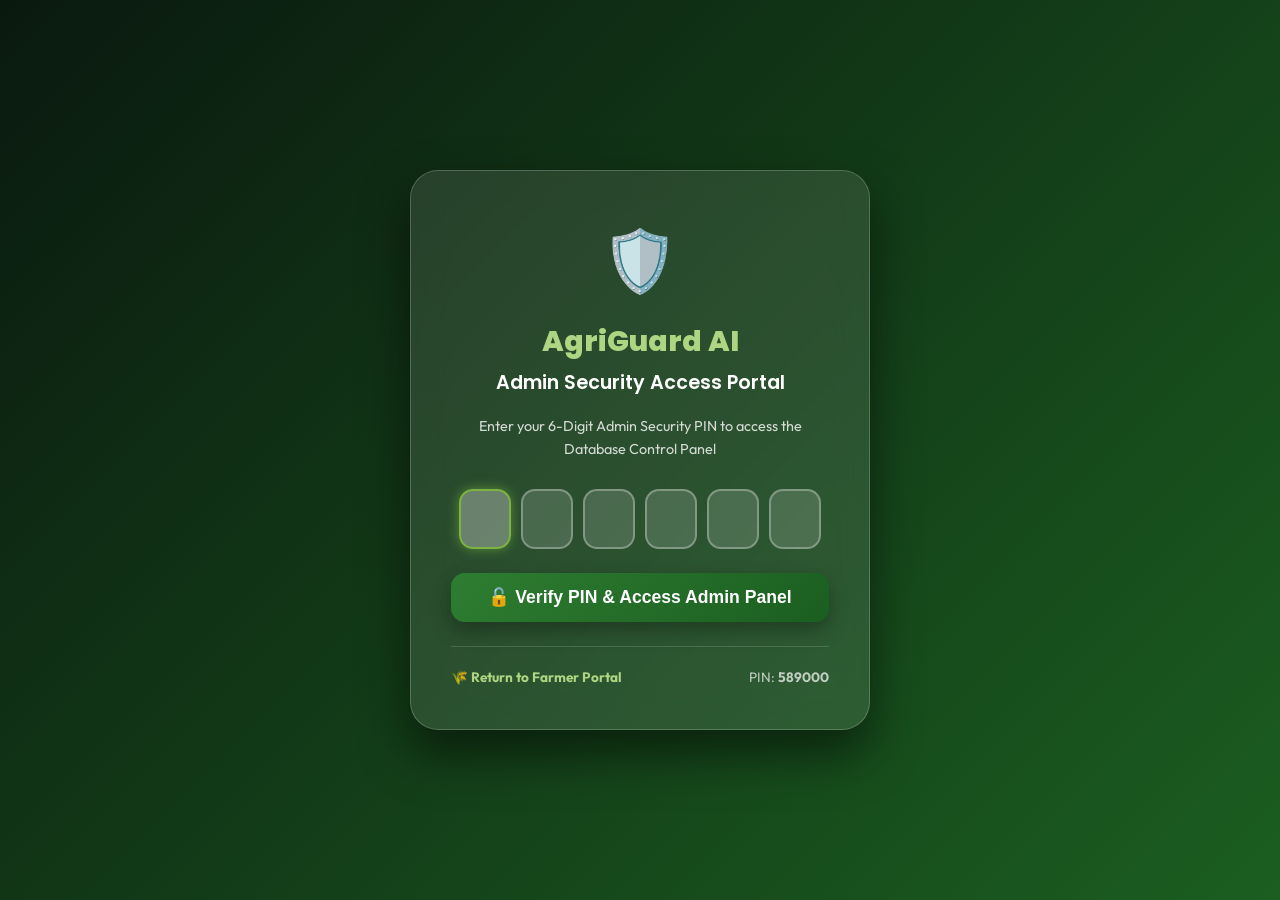
==== templates/admin_portal.html @ 2e7e79be "Initial commit: AgriGuard AI Crop Disease Detection Platform" ====
<!DOCTYPE html>
<html lang="en" data-theme="light">
<head>
    <meta charset="UTF-8">
    <meta name="viewport" content="width=device-width, initial-scale=1.0">
    <title>🛡️ AgriGuard AI — Standalone Admin Security Portal</title>
    <link rel="stylesheet" href="/static/css/styles.css">
    <link rel="preconnect" href="https://fonts.googleapis.com">
    <link rel="preconnect" href="https://fonts.gstatic.com" crossorigin>
    <link href="https://fonts.googleapis.com/css2?family=Outfit:wght@300;400;500;600;700;800&display=swap" rel="stylesheet">
    <style>
        body {
            font-family: 'Outfit', sans-serif;
            background: linear-gradient(135deg, #0a190f, #1b5e20);
            min-height: 100vh;
            display: flex;
            justify-content: center;
            align-items: center;
            margin: 0;
            padding: 20px;
            color: #ffffff;
        }
        .admin-card {
            background: rgba(255, 255, 255, 0.1);
            backdrop-filter: blur(16px);
            border: 1.5px solid rgba(255, 255, 255, 0.2);
            border-radius: 28px;
            padding: 40px;
            width: 100%;
            max-width: 460px;
            box-shadow: 0 24px 48px rgba(0, 0, 0, 0.5);
            text-align: center;
        }
        .pin-box {
            width: 52px;
            height: 60px;
            font-size: 1.8rem;
            font-weight: 800;
            text-align: center;
            border-radius: 14px;
            border: 2px solid rgba(255, 255, 255, 0.3);
            background: rgba(255, 255, 255, 0.15);
            color: #ffffff;
            outline: none;
            transition: all 0.2s;
        }
        .pin-box:focus {
            border-color: #7CB342;
            background: rgba(255, 255, 255, 0.3);
            box-shadow: 0 0 12px rgba(124, 179, 66, 0.6);
        }
        .btn-verify {
            background: linear-gradient(135deg, #2E7D32, #1b5e20);
            color: white;
            border: none;
            padding: 14px;
            width: 100%;
            border-radius: 14px;
            font-size: 1.1rem;
            font-weight: 700;
            cursor: pointer;
            box-shadow: 0 8px 20px rgba(0, 0, 0, 0.3);
            transition: transform 0.2s;
        }
        .btn-verify:hover {
            transform: translateY(-2px);
        }
    </style>
</head>
<body>

    <div class="admin-card">
        <div style="font-size: 3.8rem; margin-bottom: 10px;">🛡️</div>
        <h2 style="margin: 0; font-size: 1.8rem; font-weight: 800; color: #aed581;">AgriGuard AI</h2>
        <h3 style="margin: 4px 0 16px 0; font-size: 1.2rem; font-weight: 600; color: #ffffff;">Admin Security Access Portal</h3>
        <p style="font-size: 0.9rem; color: rgba(255, 255, 255, 0.8); margin-bottom: 28px;">
            Enter your 6-Digit Admin Security PIN to access the Database Control Panel
        </p>

        <!-- 6 PIN Input Boxes -->
        <div style="display: flex; justify-content: center; gap: 10px; margin-bottom: 24px;">
            <input type="password" maxlength="1" class="pin-box" id="pin1" onkeyup="movePinFocus(1, event)" autofocus>
            <input type="password" maxlength="1" class="pin-box" id="pin2" onkeyup="movePinFocus(2, event)">
            <input type="password" maxlength="1" class="pin-box" id="pin3" onkeyup="movePinFocus(3, event)">
            <input type="password" maxlength="1" class="pin-box" id="pin4" onkeyup="movePinFocus(4, event)">
            <input type="password" maxlength="1" class="pin-box" id="pin5" onkeyup="movePinFocus(5, event)">
            <input type="password" maxlength="1" class="pin-box" id="pin6" onkeyup="movePinFocus(6, event)">
        </div>

        <!-- Error Alert -->
        <div id="pinError" style="display: none; color: #ff8a80; background: rgba(255, 138, 128, 0.15); border: 1px solid #ff8a80; padding: 10px 14px; border-radius: 12px; font-size: 0.9rem; font-weight: 700; margin-bottom: 20px;">
            ⚠️ Incorrect 6-Digit Security PIN. Access Denied!
        </div>

        <button onclick="verifyAdminPin()" class="btn-verify">🔓 Verify PIN & Access Admin Panel</button>

        <div style="margin-top: 24px; padding-top: 20px; border-top: 1px solid rgba(255, 255, 255, 0.15); display: flex; justify-content: space-between; font-size: 0.85rem;">
            <a href="/" style="color: #aed581; text-decoration: none; font-weight: 700;">🌾 Return to Farmer Portal</a>
            <span style="color: rgba(255, 255, 255, 0.7);">PIN: <strong>589000</strong></span>
        </div>
    </div>

    <script>
        function movePinFocus(index, event) {
            if (event.key === 'Backspace') {
                if (index > 1) document.getElementById(`pin${index - 1}`).focus();
            } else {
                const cur = document.getElementById(`pin${index}`);
                if (cur && cur.value.length === 1) {
                    if (index < 6) {
                        document.getElementById(`pin${index + 1}`).focus();
                    } else {
                        verifyAdminPin();
                    }
                }
            }
        }

        async function verifyAdminPin() {
            let pin = '';
            for (let i = 1; i <= 6; i++) {
                const box = document.getElementById(`pin${i}`);
                if (box) pin += box.value;
            }

            const err = document.getElementById('pinError');
            try {
                const res = await fetch('/api/v1/auth/verify-admin-pin/', {
                    method: 'POST',
                    headers: { 'Content-Type': 'application/json' },
                    body: JSON.stringify({ pin: pin })
                });
                const data = await res.json();

                if (res.ok && data.valid) {
                    if (err) err.style.display = 'none';
                    window.location.href = '/admin/';
                } else {
                    if (err) {
                        err.textContent = data.error || '⚠️ Incorrect 6-Digit PIN. Security Access Denied!';
                        err.style.display = 'block';
                    }
                }
            } catch(e) {
                if (pin === '589000') {
                    window.location.href = '/admin/';
                } else {
                    if (err) err.style.display = 'block';
                }
            }
        }
    </script>
</body>
</html>
---- static/css/styles.css ----
@import url('https://fonts.googleapis.com/css2?family=Inter:wght@300;400;500;600;700&family=Nunito:wght@400;600;700;800&family=Poppins:wght@400;500;600;700;800&display=swap');

:root {
    --primary: #2E7D32;
    --primary-hover: #1b5e20;
    --primary-light: #e8f5e9;
    --secondary: #81C784;
    --accent: #FFC107;
    --accent-hover: #ffa000;
    --bg-light: #F8FAF5;
    --card-bg-light: rgba(255, 255, 255, 0.85);
    --card-border-light: rgba(255, 255, 255, 0.6);
    --text-dark: #101820;
    --text-muted-light: #4a5568;
    --glass-shadow: 0 8px 32px 0 rgba(46, 125, 50, 0.08);
    --nav-bg: rgba(248, 250, 245, 0.9);
    --input-bg: rgba(255, 255, 255, 0.9);
    --border-color: rgba(46, 125, 50, 0.15);
    --blue-highlight: #0288d1;
    --radius-sm: 8px;
    --radius-md: 16px;
    --radius-lg: 24px;
    --transition-fast: 0.25s ease;
    --transition-smooth: 0.4s cubic-bezier(0.16, 1, 0.3, 1);
}

[data-theme="dark"] {
    --bg-light: #101820;
    --card-bg-light: rgba(24, 35, 46, 0.85);
    --card-border-light: rgba(255, 255, 255, 0.08);
    --text-dark: #f8faf5;
    --text-muted-light: #a0aec0;
    --glass-shadow: 0 8px 32px 0 rgba(0, 0, 0, 0.4);
    --nav-bg: rgba(16, 24, 32, 0.9);
    --input-bg: rgba(28, 41, 54, 0.9);
    --border-color: rgba(255, 255, 255, 0.12);
    --primary-light: rgba(46, 125, 50, 0.2);
}

* {
    box-sizing: border-box;
    margin: 0;
    padding: 0;
}

body {
    font-family: 'Inter', 'Poppins', sans-serif;
    background-color: var(--bg-light);
    background-image: 
        linear-gradient(rgba(248, 250, 245, 0.88), rgba(248, 250, 245, 0.88)),
        url('/static/images/leaf_background.png');
    background-repeat: repeat;
    background-size: 600px auto;
    background-attachment: fixed;
    color: var(--text-dark);
    line-height: 1.6;
    transition: background-color var(--transition-smooth), color var(--transition-smooth);
    overflow-x: hidden;
}

[data-theme="dark"] body {
    background-image: 
        linear-gradient(rgba(16, 24, 32, 0.91), rgba(16, 24, 32, 0.91)),
        url('/static/images/leaf_background.png');
}

h1, h2, h3, h4, h5, h6 {
    font-family: 'Poppins', sans-serif;
    font-weight: 700;
}

/* Glassmorphism Classes */
.glass-card {
    background: var(--card-bg-light);
    backdrop-filter: blur(16px);
    -webkit-backdrop-filter: blur(16px);
    border: 1px solid var(--card-border-light);
    border-radius: var(--radius-md);
    box-shadow: var(--glass-shadow);
    transition: transform var(--transition-fast), box-shadow var(--transition-fast);
}

.glass-card:hover {
    transform: translateY(-4px);
    box-shadow: 0 12px 40px 0 rgba(46, 125, 50, 0.15);
}

.glass-nav {
    position: sticky;
    top: 0;
    z-index: 1000;
    background: var(--nav-bg);
    backdrop-filter: blur(20px);
    -webkit-backdrop-filter: blur(20px);
    border-bottom: 1px solid var(--border-color);
}

/* Container */
.container {
    max-width: 1320px;
    margin: 0 auto;
    padding: 0 24px;
}

/* Header Navbar */
.navbar {
    display: flex;
    align-items: center;
    justify-content: space-between;
    height: 76px;
}

.logo {
    display: flex;
    align-items: center;
    gap: 12px;
    font-family: 'Nunito', sans-serif;
    font-weight: 800;
    font-size: 1.5rem;
    color: var(--primary);
    text-decoration: none;
}

.logo span {
    color: var(--accent);
}

.nav-links {
    display: flex;
    align-items: center;
    gap: 20px;
    list-style: none;
}

.nav-link {
    color: var(--text-dark);
    text-decoration: none;
    font-weight: 500;
    padding: 8px 14px;
    border-radius: var(--radius-sm);
    transition: color var(--transition-fast), background var(--transition-fast);
    cursor: pointer;
}

.nav-link:hover, .nav-link.active {
    color: var(--primary);
    background: var(--primary-light);
}

.nav-actions {
    display: flex;
    align-items: center;
    gap: 14px;
}

/* Buttons */
.btn {
    display: inline-flex;
    align-items: center;
    justify-content: center;
    gap: 8px;
    padding: 12px 24px;
    border-radius: 30px;
    font-weight: 600;
    font-size: 0.95rem;
    cursor: pointer;
    border: none;
    transition: all var(--transition-fast);
    text-decoration: none;
}

.btn-primary {
    background: linear-gradient(135deg, var(--primary) 0%, #1b5e20 100%);
    color: #ffffff;
    box-shadow: 0 4px 15px rgba(46, 125, 50, 0.3);
}

.btn-primary:hover {
    background: linear-gradient(135deg, #388e3c 0%, var(--primary) 100%);
    transform: translateY(-2px);
    box-shadow: 0 6px 20px rgba(46, 125, 50, 0.4);
}

.btn-secondary {
    background: var(--primary-light);
    color: var(--primary);
}

.btn-secondary:hover {
    background: rgba(46, 125, 50, 0.25);
}

.btn-accent {
    background: linear-gradient(135deg, var(--accent) 0%, #ffa000 100%);
    color: #101820;
    box-shadow: 0 4px 15px rgba(255, 193, 7, 0.3);
}

.btn-accent:hover {
    transform: translateY(-2px);
    box-shadow: 0 6px 20px rgba(255, 193, 7, 0.4);
}

.btn-outline {
    background: transparent;
    border: 2px solid var(--primary);
    color: var(--primary);
}

.btn-outline:hover {
    background: var(--primary);
    color: #ffffff;
}

/* Theme & Lang Controls */
.theme-toggle, .lang-select {
    background: var(--card-bg-light);
    border: 1px solid var(--border-color);
    color: var(--text-dark);
    padding: 8px 12px;
    border-radius: 20px;
    cursor: pointer;
    font-weight: 600;
    outline: none;
}

/* Hero Section */
.hero {
    position: relative;
    padding: 80px 0 60px;
    overflow: hidden;
}

.hero-grid {
    display: grid;
    grid-template-columns: 1.1fr 0.9fr;
    gap: 48px;
    align-items: center;
}

.hero-title {
    font-size: 3.2rem;
    line-height: 1.15;
    margin-bottom: 20px;
    background: linear-gradient(135deg, var(--primary) 0%, #1b5e20 50%, var(--accent) 100%);
    -webkit-background-clip: text;
    -webkit-text-fill-color: transparent;
}

.hero-subtitle {
    font-size: 1.15rem;
    color: var(--text-muted-light);
    margin-bottom: 32px;
    max-width: 600px;
}

.hero-cta {
    display: flex;
    gap: 16px;
    flex-wrap: wrap;
}

.hero-visual {
    position: relative;
    display: flex;
    justify-content: center;
    align-items: center;
}

.hero-card-preview {
    position: relative;
    width: 100%;
    max-width: 460px;
    border-radius: var(--radius-lg);
    padding: 24px;
    overflow: hidden;
}

.animated-leaf {
    position: absolute;
    font-size: 2.5rem;
    animation: float 4s ease-in-out infinite;
    z-index: 1;
}

.leaf-1 { top: -10px; right: 20px; animation-delay: 0s; }
.leaf-2 { bottom: 10px; left: -10px; animation-delay: 1.5s; }
.leaf-3 { top: 40%; right: -20px; animation-delay: 2.5s; }

@keyframes float {
    0%, 100% { transform: translateY(0) rotate(0deg); }
    50% { transform: translateY(-15px) rotate(12deg); }
}

/* Stats Section */
.stats-section {
    padding: 40px 0;
}

.stats-grid {
    display: grid;
    grid-template-columns: repeat(auto-fit, minmax(220px, 1fr));
    gap: 24px;
}

.stat-card {
    text-align: center;
    padding: 28px 20px;
}

.stat-number {
    font-size: 2.5rem;
    font-weight: 800;
    color: var(--primary);
    margin-bottom: 4px;
}

.stat-label {
    color: var(--text-muted-light);
    font-weight: 600;
    font-size: 0.95rem;
}

/* Section Title */
.section-header {
    text-align: center;
    max-width: 700px;
    margin: 0 auto 48px;
}

.section-tag {
    display: inline-block;
    padding: 6px 16px;
    background: var(--primary-light);
    color: var(--primary);
    border-radius: 20px;
    font-weight: 700;
    font-size: 0.85rem;
    text-transform: uppercase;
    letter-spacing: 1px;
    margin-bottom: 12px;
}

.section-title {
    font-size: 2.2rem;
    margin-bottom: 14px;
}

.section-desc {
    color: var(--text-muted-light);
    font-size: 1.05rem;
}

/* Features Grid */
.features-grid {
    display: grid;
    grid-template-columns: repeat(auto-fill, minmax(280px, 1fr));
    gap: 28px;
}

.feature-card {
    padding: 32px 24px;
    display: flex;
    flex-direction: column;
    gap: 16px;
}

.feature-icon {
    width: 60px;
    height: 60px;
    border-radius: 16px;
    background: var(--primary-light);
    color: var(--primary);
    display: flex;
    align-items: center;
    justify-content: center;
    font-size: 1.8rem;
}

.feature-title {
    font-size: 1.25rem;
}

.feature-desc {
    color: var(--text-muted-light);
    font-size: 0.95rem;
}

/* How It Works Flow */
.process-flow {
    display: grid;
    grid-template-columns: repeat(auto-fit, minmax(200px, 1fr));
    gap: 24px;
    position: relative;
}

.process-step {
    text-align: center;
    padding: 28px 20px;
    position: relative;
}

.step-badge {
    width: 42px;
    height: 42px;
    border-radius: 50%;
    background: var(--primary);
    color: white;
    font-weight: 800;
    display: flex;
    align-items: center;
    justify-content: center;
    margin: 0 auto 16px;
}

/* Main Dashboard Views */
.tab-content {
    display: none;
    padding: 40px 0;
}

.tab-content.active {
    display: block;
    animation: fadeIn var(--transition-fast);
}

@keyframes fadeIn {
    from { opacity: 0; transform: translateY(10px); }
    to { opacity: 1; transform: translateY(0); }
}

/* AI Scanner Studio */
.scanner-container {
    display: grid;
    grid-template-columns: 1fr 1.2fr;
    gap: 36px;
}

.dropzone {
    border: 2px dashed var(--secondary);
    border-radius: var(--radius-md);
    padding: 40px 20px;
    text-align: center;
    cursor: pointer;
    background: var(--primary-light);
    transition: all var(--transition-fast);
}

.dropzone:hover, .dropzone.dragover {
    border-color: var(--primary);
    background: rgba(46, 125, 50, 0.15);
}

.preview-box img {
    max-width: 100%;
    max-height: 280px;
    border-radius: var(--radius-sm);
    object-fit: cover;
    margin-top: 16px;
}

/* Diagnostic Result Badge */
.result-header {
    display: flex;
    align-items: center;
    justify-content: space-between;
    margin-bottom: 20px;
    padding-bottom: 16px;
    border-bottom: 1px solid var(--border-color);
}

.severity-pill {
    padding: 6px 14px;
    border-radius: 20px;
    font-weight: 700;
    font-size: 0.85rem;
}

.severity-HIGH, .severity-CRITICAL { background: #ffebee; color: #c62828; }
.severity-MEDIUM { background: #fff8e1; color: #f57f17; }
.severity-LOW { background: #e8f5e9; color: #2e7d32; }

/* Dashboard Widgets */
.dashboard-grid {
    display: grid;
    grid-template-columns: repeat(12, 1fr);
    gap: 24px;
}

.col-12 { grid-column: span 12; }
.col-8 { grid-column: span 8; }
.col-6 { grid-column: span 6; }
.col-4 { grid-column: span 4; }

@media (max-width: 992px) {
    .col-8, .col-6, .col-4 { grid-column: span 12; }
    .hero-grid, .scanner-container { grid-template-columns: 1fr; }
    .hero-title { font-size: 2.3rem; }
}

/* Form Controls */
.form-group {
    margin-bottom: 18px;
}

.form-label {
    display: block;
    margin-bottom: 8px;
    font-weight: 600;
    font-size: 0.9rem;
}

.form-control {
    width: 100%;
    padding: 12px 16px;
    border-radius: var(--radius-sm);
    border: 1px solid var(--border-color);
    background: var(--input-bg);
    color: var(--text-dark);
    outline: none;
    font-size: 0.95rem;
}

.form-control:focus {
    border-color: var(--primary);
}

/* Chatbot Drawer Floating Button */
.chatbot-fab {
    position: fixed;
    bottom: 28px;
    right: 28px;
    width: 64px;
    height: 64px;
    border-radius: 50%;
    background: var(--primary);
    color: white;
    display: flex;
    align-items: center;
    justify-content: center;
    font-size: 1.8rem;
    box-shadow: 0 8px 24px rgba(46, 125, 50, 0.4);
    cursor: pointer;
    z-index: 10000;
    transition: transform var(--transition-fast);
}

.chatbot-fab:hover {
    transform: scale(1.1);
}

/* Scan FAB (+) Button */
.scan-fab-main {
    width: 60px;
    height: 60px;
    border-radius: 50%;
    background: linear-gradient(135deg, #FF6F00, #FFA000);
    color: white;
    display: flex;
    align-items: center;
    justify-content: center;
    font-size: 2rem;
    font-weight: 700;
    box-shadow: 0 6px 24px rgba(255, 111, 0, 0.45);
    cursor: pointer;
    transition: transform var(--transition-fast), box-shadow var(--transition-fast), background 0.3s ease;
    user-select: none;
}

.scan-fab-main:hover {
    transform: scale(1.12);
    box-shadow: 0 8px 30px rgba(255, 111, 0, 0.55);
}

.scan-fab-main.open {
    background: linear-gradient(135deg, #d32f2f, #e53935);
    box-shadow: 0 6px 24px rgba(211, 47, 47, 0.45);
}

.scan-fab-main.open span {
    display: inline-block;
    transform: rotate(45deg);
    transition: transform 0.3s ease;
}

.scan-fab-main span {
    transition: transform 0.3s ease;
}

/* Scan FAB Expanded Option Rows */
.scan-fab-option {
    display: flex;
    align-items: center;
    gap: 10px;
    cursor: pointer;
    animation: scanFabSlideUp 0.35s ease forwards;
}

.scan-fab-option-label {
    background: var(--card-bg-light);
    color: var(--text-dark);
    padding: 8px 16px;
    border-radius: 20px;
    font-size: 0.88rem;
    font-weight: 600;
    box-shadow: 0 3px 12px rgba(0, 0, 0, 0.12);
    white-space: nowrap;
    border: 1px solid var(--border-color);
    backdrop-filter: blur(8px);
    transition: background 0.2s, transform 0.2s;
}

.scan-fab-option:hover .scan-fab-option-label {
    background: var(--primary-light);
    transform: translateX(-4px);
}

.scan-fab-option-icon {
    width: 46px;
    height: 46px;
    border-radius: 50%;
    background: var(--primary);
    color: white;
    display: flex;
    align-items: center;
    justify-content: center;
    font-size: 1.25rem;
    box-shadow: 0 4px 16px rgba(46, 125, 50, 0.35);
    transition: transform 0.2s ease;
}

.scan-fab-option:hover .scan-fab-option-icon {
    transform: scale(1.08);
}

@keyframes scanFabSlideUp {
    from { opacity: 0; transform: translateY(16px) scale(0.85); }
    to   { opacity: 1; transform: translateY(0) scale(1); }
}

/* Scan FAB overlay backdrop */
.scan-fab-backdrop {
    position: fixed;
    inset: 0;
    background: rgba(0, 0, 0, 0.25);
    z-index: 9999;
    backdrop-filter: blur(2px);
    animation: fadeIn 0.2s ease;
}

@keyframes fadeIn {
    from { opacity: 0; }
    to   { opacity: 1; }
}


/* Footer */
.footer {
    background: #0b1219;
    color: #e0e6ed;
    padding: 60px 0 30px;
    margin-top: 80px;
    border-top: 1px solid rgba(255, 255, 255, 0.08);
}

.footer-grid {
    display: grid;
    grid-template-columns: 2fr repeat(3, 1fr);
    gap: 40px;
    margin-bottom: 40px;
}

.footer-logo {
    color: white;
    font-size: 1.6rem;
    font-family: 'Nunito', sans-serif;
    font-weight: 800;
    margin-bottom: 16px;
}

.footer-logo span { color: var(--accent); }

.footer-title {
    color: white;
    font-size: 1.1rem;
    margin-bottom: 18px;
}

.footer-links {
    list-style: none;
}

.footer-links li {
    margin-bottom: 10px;
}

.footer-links a {
    color: #a0aec0;
    text-decoration: none;
    transition: color var(--transition-fast);
}

.footer-links a:hover {
    color: var(--secondary);
}

.footer-bottom {
    text-align: center;
    padding-top: 24px;
    border-top: 1px solid rgba(255, 255, 255, 0.08);
    font-size: 0.9rem;
    color: #718096;
}

/* --- Diagnostic Report Disease Severity Themes --- */
/* Level 1: Lightish Green (No Disease / Healthy) */
.report-theme-healthy {
    background: linear-gradient(135deg, rgba(232, 245, 233, 0.96), rgba(200, 230, 201, 0.65)) !important;
    border: 2.5px solid #2E7D32 !important;
    box-shadow: 0 12px 40px rgba(46, 125, 50, 0.25) !important;
}

.report-header-healthy {
    background: linear-gradient(135deg, #2E7D32, #1B5E20) !important;
    color: #ffffff !important;
    border-left: 6px solid #81C784 !important;
}

.report-stat-healthy {
    background: rgba(255, 255, 255, 0.88) !important;
    border: 1px solid rgba(46, 125, 50, 0.3) !important;
}

.report-text-healthy {
    color: #1B5E20 !important;
}

.report-badge-healthy {
    background: #E8F5E9 !important;
    color: #1B5E20 !important;
    border: 1.5px solid #2E7D32 !important;
}

/* Level 2: Lightish Orange (Slight / Entry Level Disease) */
.report-theme-slight {
    background: linear-gradient(135deg, rgba(255, 243, 224, 0.96), rgba(255, 224, 178, 0.7)) !important;
    border: 2.5px solid #F57C00 !important;
    box-shadow: 0 12px 40px rgba(245, 124, 0, 0.28) !important;
}

.report-header-slight {
    background: linear-gradient(135deg, #F57C00, #E65100) !important;
    color: #ffffff !important;
    border-left: 6px solid #FFB74D !important;
}

.report-stat-slight {
    background: rgba(255, 255, 255, 0.88) !important;
    border: 1px solid rgba(245, 124, 0, 0.3) !important;
}

.report-text-slight {
    color: #E65100 !important;
}

.report-badge-slight {
    background: #FFF3E0 !important;
    color: #E65100 !important;
    border: 1.5px solid #F57C00 !important;
}

/* Level 3: Brownish Red (High / Rapidly Spreading Type) */
.report-theme-high {
    background: linear-gradient(135deg, rgba(251, 233, 231, 0.97), rgba(239, 213, 209, 0.78)) !important;
    border: 2.5px solid #8D2B2B !important;
    box-shadow: 0 12px 40px rgba(141, 43, 43, 0.35) !important;
}

.report-header-high {
    background: linear-gradient(135deg, #8D2B2B, #4A1212) !important;
    color: #ffffff !important;
    border-left: 6px solid #FF8A80 !important;
}

.report-stat-high {
    background: rgba(255, 255, 255, 0.9) !important;
    border: 1px solid rgba(141, 43, 43, 0.35) !important;
}

.report-text-high {
    color: #5D1010 !important;
}

.report-badge-high {
    background: #FBE9E7 !important;
    color: #8D2B2B !important;
    border: 1.5px solid #8D2B2B !important;
}

/* Severity Indicator Meter Bar */
.severity-meter-bg {
    width: 100%;
    height: 12px;
    border-radius: 6px;
    background: rgba(0, 0, 0, 0.08);
    overflow: hidden;
    margin: 8px 0 14px 0;
}

.severity-meter-fill {
    height: 100%;
    border-radius: 6px;
    transition: width 1s ease-in-out;
}

/* --- Mobile Bottom Navigation Bar --- */
.mobile-bottom-nav {
    display: none;
    position: fixed;
    bottom: 0;
    left: 0;
    right: 0;
    height: 64px;
    background: var(--nav-bg);
    backdrop-filter: blur(20px);
    -webkit-backdrop-filter: blur(20px);
    border-top: 1px solid var(--border-color);
    z-index: 9998;
    justify-content: space-around;
    align-items: center;
    box-shadow: 0 -4px 20px rgba(0, 0, 0, 0.1);
}

.mobile-nav-item {
    display: flex;
    flex-direction: column;
    align-items: center;
    justify-content: center;
    color: var(--text-muted-light);
    text-decoration: none;
    font-size: 0.72rem;
    font-weight: 600;
    gap: 3px;
    padding: 6px 10px;
    cursor: pointer;
    transition: color 0.2s ease, transform 0.15s ease;
    user-select: none;
    -webkit-tap-highlight-color: transparent;
}

.mobile-nav-item .mobile-nav-icon {
    font-size: 1.35rem;
}

.mobile-nav-item.active {
    color: var(--primary);
    font-weight: 800;
    transform: translateY(-2px);
}

/* --- 3D Overlaying Card Transition Stack Styling --- */
.card-stack-wrapper {
    position: relative;
    width: 100%;
    max-width: 380px;
    margin: 0 auto;
    perspective: 1000px;
}

.card-stack {
    position: relative;
    height: 290px;
    width: 100%;
}

.stack-card {
    position: absolute;
    top: 0;
    left: 0;
    width: 100%;
    height: 100%;
    padding: 18px;
    border-radius: 20px;
    background: var(--card-bg-light);
    border: 2px solid var(--primary);
    backdrop-filter: blur(16px);
    -webkit-backdrop-filter: blur(16px);
    box-shadow: 0 16px 40px rgba(0, 0, 0, 0.12);
    transition: transform 0.45s cubic-bezier(0.25, 0.8, 0.25, 1), 
                opacity 0.45s cubic-bezier(0.25, 0.8, 0.25, 1), 
                box-shadow 0.45s ease,
                z-index 0.45s ease;
    transform-origin: center center;
    user-select: none;
}

/* Stacked Overlapping Layers (Centered overlay, slight scale and micro-offset) */
.stack-card.pos-0 {
    transform: translate3d(0, 0, 0) scale(1) rotate(0deg);
    z-index: 10;
    opacity: 1;
    box-shadow: 0 20px 45px rgba(46, 125, 50, 0.25);
    pointer-events: auto;
}

.stack-card.pos-1 {
    transform: translate3d(0, -6px, -15px) scale(0.95) rotate(-3deg);
    z-index: 9;
    opacity: 0.92;
    box-shadow: 0 14px 30px rgba(0, 0, 0, 0.1);
    pointer-events: none;
}

.stack-card.pos-2 {
    transform: translate3d(0, -12px, -30px) scale(0.90) rotate(3deg);
    z-index: 8;
    opacity: 0.78;
    box-shadow: 0 10px 24px rgba(0, 0, 0, 0.08);
    pointer-events: none;
}

.stack-card.pos-3 {
    transform: translate3d(0, -18px, -45px) scale(0.85) rotate(-2deg);
    z-index: 7;
    opacity: 0.6;
    box-shadow: 0 6px 18px rgba(0, 0, 0, 0.05);
    pointer-events: none;
}

.stack-card.pos-hidden {
    transform: translate3d(0, -24px, -60px) scale(0.8) rotate(0deg);
    z-index: 1;
    opacity: 0;
    pointer-events: none;
}

/* Card Transition / Swipe Animations */
.stack-card.shuffling-next {
    transform: translate3d(130%, -15px, 0) rotate(22deg) scale(0.92) !important;
    opacity: 0 !important;
    z-index: 25 !important;
    transition: all 0.4s cubic-bezier(0.2, 0.8, 0.3, 1) !important;
}

.stack-card.shuffling-prev {
    transform: translate3d(-130%, -15px, 0) rotate(-22deg) scale(0.92) !important;
    opacity: 0 !important;
    z-index: 25 !important;
    transition: all 0.4s cubic-bezier(0.2, 0.8, 0.3, 1) !important;
}

.stack-card-inner {
    background: var(--primary-light);
    padding: 16px;
    border-radius: 12px;
    text-align: center;
    height: 100%;
    display: flex;
    flex-direction: column;
    align-items: center;
    justify-content: center;
}

.crop-badge {
    font-size: 0.85rem;
    font-weight: 700;
    color: var(--primary);
    background: rgba(46, 125, 50, 0.12);
    padding: 4px 12px;
    border-radius: 20px;
    margin-bottom: 6px;
}

.crop-emoji {
    font-size: 2.8rem;
    line-height: 1;
}

.crop-title {
    margin-top: 4px;
    color: var(--primary);
    font-size: 1.05rem;
}

.crop-desc {
    font-size: 0.8rem;
    color: var(--text-muted-light);
    margin: 2px 0 8px 0;
}

.stack-btn {
    width: 100%;
    padding: 8px 12px;
    font-weight: 700;
    font-size: 0.85rem;
}

.slider-arrow-btn {
    background: var(--primary-light);
    color: var(--primary);
    border: 1px solid var(--border-color);
    width: 32px;
    height: 32px;
    border-radius: 50%;
    display: flex;
    align-items: center;
    justify-content: center;
    cursor: pointer;
    font-weight: 800;
    font-size: 0.9rem;
    transition: all 0.2s ease;
}

.slider-arrow-btn:hover {
    background: var(--primary);
    color: #ffffff;
    transform: scale(1.1);
}

.slider-dots {
    display: flex;
    gap: 6px;
    align-items: center;
}

.slider-dots .dot {
    width: 8px;
    height: 8px;
    border-radius: 50%;
    background: var(--border-color);
    cursor: pointer;
    transition: all 0.3s ease;
}

.slider-dots .dot.active {
    background: var(--primary);
    width: 18px;
    border-radius: 10px;
}

/* --- Responsive Media Queries for Mobile & Tablet --- */
@media screen and (max-width: 992px) {
    .container {
        padding: 0 16px;
    }
    
    .navbar {
        height: auto;
        padding: 10px 0;
        flex-wrap: wrap;
        gap: 10px;
    }
    
    .logo {
        font-size: 1.3rem;
    }
    
    .nav-links {
        display: flex !important;
        overflow-x: auto !important;
        white-space: nowrap !important;
        width: 100% !important;
        padding: 6px 0 !important;
        gap: 8px !important;
        -webkit-overflow-scrolling: touch;
        scrollbar-width: none;
    }
    
    .nav-links::-webkit-scrollbar {
        display: none;
    }

    .nav-link {
        padding: 6px 12px;
        font-size: 0.88rem;
        background: var(--primary-light);
        border-radius: 20px;
        flex-shrink: 0;
    }

    .nav-actions {
        gap: 8px;
    }

    .lang-select {
        padding: 6px 8px;
        font-size: 0.8rem;
    }
}

@media screen and (max-width: 768px) {
    body {
        padding-bottom: 74px; /* Clearance for mobile bottom navigation bar */
    }

    .mobile-bottom-nav {
        display: flex;
    }

    /* Prevent automatic iOS/Android input zoom on tap */
    input, select, textarea, button {
        font-size: 16px !important;
    }

    /* Stack multi-column desktop grids on mobile */
    .scanner-grid,
    .dashboard-grid,
    .weather-grid,
    .schemes-grid,
    .market-grid,
    .soil-grid,
    .footer-grid,
    .expert-grid,
    .map-grid {
        grid-template-columns: 1fr !important;
        gap: 16px !important;
    }

    /* Adjust FAB floating buttons above mobile bottom bar */
    .chatbot-fab {
        bottom: 78px !important;
        right: 16px !important;
        width: 54px !important;
        height: 54px !important;
        font-size: 1.6rem !important;
        box-shadow: 0 6px 20px rgba(46, 125, 50, 0.45) !important;
    }

    #scanFabContainer {
        bottom: 142px !important;
        right: 16px !important;
    }

    .scan-fab-main {
        width: 52px !important;
        height: 52px !important;
        font-size: 1.7rem !important;
    }

    #chatbotModal {
        width: calc(100vw - 24px) !important;
        right: 12px !important;
        left: 12px !important;
        bottom: 75px !important;
        height: 72vh !important;
        max-height: 560px !important;
        border-radius: 16px !important;
    }

    /* Diagnostic report styling adjustments for small screens */
    .report-theme-healthy,
    .report-theme-slight,
    .report-theme-high {
        padding: 18px 14px !important;
        border-radius: 16px !important;
    }

    .report-header-healthy,
    .report-header-slight,
    .report-header-high {
        padding: 14px !important;
        border-radius: 12px !important;
    }

    .report-header-healthy h2,
    .report-header-slight h2,
    .report-header-high h2 {
        font-size: 1.35rem !important;
    }

    /* Full-screen auth modal on mobile */
    #authModal .glass-card {
        width: 94% !important;
        padding: 22px 16px !important;
        border-radius: 16px !important;
        max-height: 92vh !important;
        overflow-y: auto !important;
    }

    /* Live Camera Modal */
    #cameraModal .glass-card {
        padding: 16px !important;
        width: 96% !important;
    }

    #cameraVideo {
        height: 240px !important;
    }

    /* Upload Dropzone padding */
    .upload-dropzone {
        padding: 24px 14px !important;
        min-height: 180px !important;
    }

    /* Hero section text */
    .hero-title {
        font-size: 1.8rem !important;
    }

    .hero-subtitle {
        font-size: 0.95rem !important;
    }
}

@media screen and (max-width: 480px) {
    .container {
        padding: 0 12px;
    }

    .btn {
        padding: 10px 14px;
        font-size: 0.88rem;
    }

    .mobile-nav-item {
        font-size: 0.68rem;
        padding: 4px 2px;
    }
}
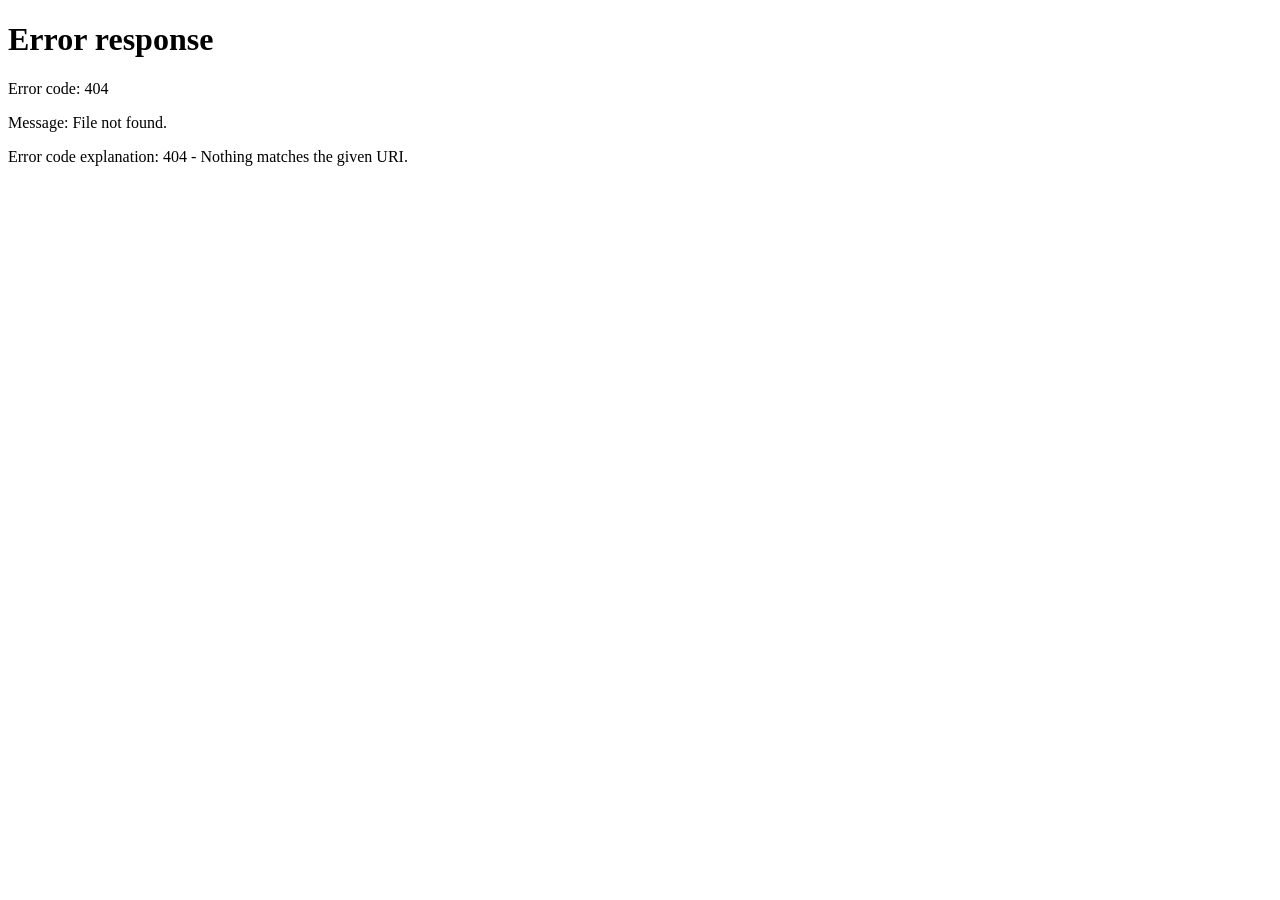
==== commit 8a1141b8: "Remove admin PIN, direct admin portal redirect, and set custom website profile/PWA icons" ====
--- a/templates/admin_portal.html
+++ b/templates/admin_portal.html
@@ -3,8 +3,11 @@
 <head>
     <meta charset="UTF-8">
     <meta name="viewport" content="width=device-width, initial-scale=1.0">
-    <title>🛡️ AgriGuard AI — Standalone Admin Security Portal</title>
+    <title>🛡️ AgriGuard AI — Admin Portal Access</title>
     <link rel="stylesheet" href="/static/css/styles.css">
+    <link rel="icon" type="image/x-icon" href="/static/favicon.ico">
+    <link rel="icon" type="image/png" sizes="192x192" href="/static/images/icon-192.png">
+    <link rel="apple-touch-icon" sizes="180x180" href="/static/images/icon-192.png">
     <link rel="preconnect" href="https://fonts.googleapis.com">
     <link rel="preconnect" href="https://fonts.gstatic.com" crossorigin>
     <link href="https://fonts.googleapis.com/css2?family=Outfit:wght@300;400;500;600;700;800&display=swap" rel="stylesheet">
@@ -31,24 +34,6 @@
             box-shadow: 0 24px 48px rgba(0, 0, 0, 0.5);
             text-align: center;
         }
-        .pin-box {
-            width: 52px;
-            height: 60px;
-            font-size: 1.8rem;
-            font-weight: 800;
-            text-align: center;
-            border-radius: 14px;
-            border: 2px solid rgba(255, 255, 255, 0.3);
-            background: rgba(255, 255, 255, 0.15);
-            color: #ffffff;
-            outline: none;
-            transition: all 0.2s;
-        }
-        .pin-box:focus {
-            border-color: #7CB342;
-            background: rgba(255, 255, 255, 0.3);
-            box-shadow: 0 0 12px rgba(124, 179, 66, 0.6);
-        }
         .btn-verify {
             background: linear-gradient(135deg, #2E7D32, #1b5e20);
             color: white;
@@ -61,6 +46,8 @@
             cursor: pointer;
             box-shadow: 0 8px 20px rgba(0, 0, 0, 0.3);
             transition: transform 0.2s;
+            text-decoration: none;
+            display: inline-block;
         }
         .btn-verify:hover {
             transform: translateY(-2px);
@@ -72,83 +59,21 @@
     <div class="admin-card">
         <div style="font-size: 3.8rem; margin-bottom: 10px;">🛡️</div>
         <h2 style="margin: 0; font-size: 1.8rem; font-weight: 800; color: #aed581;">AgriGuard AI</h2>
-        <h3 style="margin: 4px 0 16px 0; font-size: 1.2rem; font-weight: 600; color: #ffffff;">Admin Security Access Portal</h3>
-        <p style="font-size: 0.9rem; color: rgba(255, 255, 255, 0.8); margin-bottom: 28px;">
-            Enter your 6-Digit Admin Security PIN to access the Database Control Panel
+        <h3 style="margin: 4px 0 16px 0; font-size: 1.2rem; font-weight: 600; color: #ffffff;">Admin Control Panel</h3>
+        <p style="font-size: 0.95rem; color: rgba(255, 255, 255, 0.85); margin-bottom: 28px;">
+            Direct admin access enabled. Redirecting to Admin Control Panel...
         </p>
 
-        <!-- 6 PIN Input Boxes -->
-        <div style="display: flex; justify-content: center; gap: 10px; margin-bottom: 24px;">
-            <input type="password" maxlength="1" class="pin-box" id="pin1" onkeyup="movePinFocus(1, event)" autofocus>
-            <input type="password" maxlength="1" class="pin-box" id="pin2" onkeyup="movePinFocus(2, event)">
-            <input type="password" maxlength="1" class="pin-box" id="pin3" onkeyup="movePinFocus(3, event)">
-            <input type="password" maxlength="1" class="pin-box" id="pin4" onkeyup="movePinFocus(4, event)">
-            <input type="password" maxlength="1" class="pin-box" id="pin5" onkeyup="movePinFocus(5, event)">
-            <input type="password" maxlength="1" class="pin-box" id="pin6" onkeyup="movePinFocus(6, event)">
-        </div>
+        <a href="/admin/" class="btn-verify">🔓 Enter Admin Control Panel</a>
 
-        <!-- Error Alert -->
-        <div id="pinError" style="display: none; color: #ff8a80; background: rgba(255, 138, 128, 0.15); border: 1px solid #ff8a80; padding: 10px 14px; border-radius: 12px; font-size: 0.9rem; font-weight: 700; margin-bottom: 20px;">
-            ⚠️ Incorrect 6-Digit Security PIN. Access Denied!
-        </div>
-
-        <button onclick="verifyAdminPin()" class="btn-verify">🔓 Verify PIN & Access Admin Panel</button>
-
-        <div style="margin-top: 24px; padding-top: 20px; border-top: 1px solid rgba(255, 255, 255, 0.15); display: flex; justify-content: space-between; font-size: 0.85rem;">
+        <div style="margin-top: 24px; padding-top: 20px; border-top: 1px solid rgba(255, 255, 255, 0.15); text-align: center; font-size: 0.85rem;">
             <a href="/" style="color: #aed581; text-decoration: none; font-weight: 700;">🌾 Return to Farmer Portal</a>
-            <span style="color: rgba(255, 255, 255, 0.7);">PIN: <strong>589000</strong></span>
         </div>
     </div>
 
     <script>
-        function movePinFocus(index, event) {
-            if (event.key === 'Backspace') {
-                if (index > 1) document.getElementById(`pin${index - 1}`).focus();
-            } else {
-                const cur = document.getElementById(`pin${index}`);
-                if (cur && cur.value.length === 1) {
-                    if (index < 6) {
-                        document.getElementById(`pin${index + 1}`).focus();
-                    } else {
-                        verifyAdminPin();
-                    }
-                }
-            }
-        }
-
-        async function verifyAdminPin() {
-            let pin = '';
-            for (let i = 1; i <= 6; i++) {
-                const box = document.getElementById(`pin${i}`);
-                if (box) pin += box.value;
-            }
-
-            const err = document.getElementById('pinError');
-            try {
-                const res = await fetch('/api/v1/auth/verify-admin-pin/', {
-                    method: 'POST',
-                    headers: { 'Content-Type': 'application/json' },
-                    body: JSON.stringify({ pin: pin })
-                });
-                const data = await res.json();
-
-                if (res.ok && data.valid) {
-                    if (err) err.style.display = 'none';
-                    window.location.href = '/admin/';
-                } else {
-                    if (err) {
-                        err.textContent = data.error || '⚠️ Incorrect 6-Digit PIN. Security Access Denied!';
-                        err.style.display = 'block';
-                    }
-                }
-            } catch(e) {
-                if (pin === '589000') {
-                    window.location.href = '/admin/';
-                } else {
-                    if (err) err.style.display = 'block';
-                }
-            }
-        }
+        // Auto-redirect to admin panel
+        window.location.href = '/admin/';
     </script>
 </body>
 </html>
--- a/static/css/styles.css
+++ b/static/css/styles.css
@@ -831,6 +831,152 @@
     box-shadow: 0 -4px 20px rgba(0, 0, 0, 0.1);
 }
 
+/* --- Slide-Out Side Drawer (3 Bar Lines Menu) --- */
+.hamburger-btn {
+    background: var(--primary-light);
+    color: var(--primary);
+    border: 2px solid var(--primary);
+    font-size: 1.4rem;
+    width: 42px;
+    height: 42px;
+    border-radius: 12px;
+    display: flex;
+    align-items: center;
+    justify-content: center;
+    cursor: pointer;
+    transition: all 0.25s ease;
+    padding: 0;
+    box-shadow: 0 4px 12px rgba(46, 125, 50, 0.15);
+    z-index: 10;
+}
+
+.hamburger-btn:hover {
+    background: var(--primary);
+    color: white;
+    transform: scale(1.05);
+}
+
+.drawer-backdrop {
+    display: none;
+    position: fixed;
+    top: 0;
+    left: 0;
+    width: 100vw;
+    height: 100vh;
+    background: rgba(10, 25, 15, 0.65);
+    backdrop-filter: blur(8px);
+    z-index: 10006;
+    opacity: 0;
+    transition: opacity 0.3s ease;
+    pointer-events: none;
+}
+
+.drawer-backdrop.active {
+    display: block !important;
+    opacity: 1 !important;
+    pointer-events: auto !important;
+}
+
+.side-drawer {
+    position: fixed;
+    top: 0;
+    left: 0;
+    right: auto;
+    width: 320px;
+    max-width: 85vw;
+    height: 100vh;
+    background: var(--card-bg-light);
+    backdrop-filter: blur(24px);
+    -webkit-backdrop-filter: blur(24px);
+    border-right: 2px solid var(--primary);
+    box-shadow: 10px 0 30px rgba(0, 0, 0, 0.25);
+    z-index: 10007;
+    transform: translateX(-100%);
+    visibility: hidden;
+    pointer-events: none;
+    transition: transform 0.35s cubic-bezier(0.25, 0.8, 0.25, 1), visibility 0.35s ease;
+    display: flex;
+    flex-direction: column;
+    overflow-y: auto;
+}
+
+.side-drawer.active {
+    transform: translateX(0) !important;
+    visibility: visible !important;
+    pointer-events: auto !important;
+}
+
+.drawer-header {
+    padding: 24px 20px 16px;
+    border-bottom: 1px solid var(--border-color);
+    display: flex;
+    justify-content: space-between;
+    align-items: center;
+    background: var(--primary-light);
+}
+
+.drawer-title {
+    font-size: 1.15rem;
+    font-weight: 800;
+    color: var(--primary);
+    display: flex;
+    align-items: center;
+    gap: 8px;
+}
+
+.drawer-close-btn {
+    background: none;
+    border: none;
+    font-size: 1.5rem;
+    color: var(--text-dark);
+    cursor: pointer;
+    padding: 4px 8px;
+    font-weight: 800;
+    border-radius: 8px;
+    transition: background 0.2s ease;
+}
+
+.drawer-close-btn:hover {
+    background: rgba(0,0,0,0.1);
+}
+
+.drawer-menu {
+    list-style: none;
+    padding: 16px 12px;
+    margin: 0;
+    display: flex;
+    flex-direction: column;
+    gap: 8px;
+}
+
+.drawer-item {
+    display: flex;
+    align-items: center;
+    gap: 14px;
+    padding: 14px 18px;
+    border-radius: 14px;
+    color: var(--text-dark);
+    text-decoration: none;
+    font-weight: 700;
+    font-size: 0.95rem;
+    cursor: pointer;
+    transition: all 0.2s ease;
+    border: 1.5px solid transparent;
+}
+
+.drawer-item:hover, .drawer-item.active {
+    background: var(--primary-light);
+    color: var(--primary);
+    border-color: var(--primary);
+    transform: translateX(-4px);
+}
+
+.drawer-item-icon {
+    font-size: 1.35rem;
+    width: 28px;
+    text-align: center;
+}
+
 .mobile-nav-item {
     display: flex;
     flex-direction: column;
